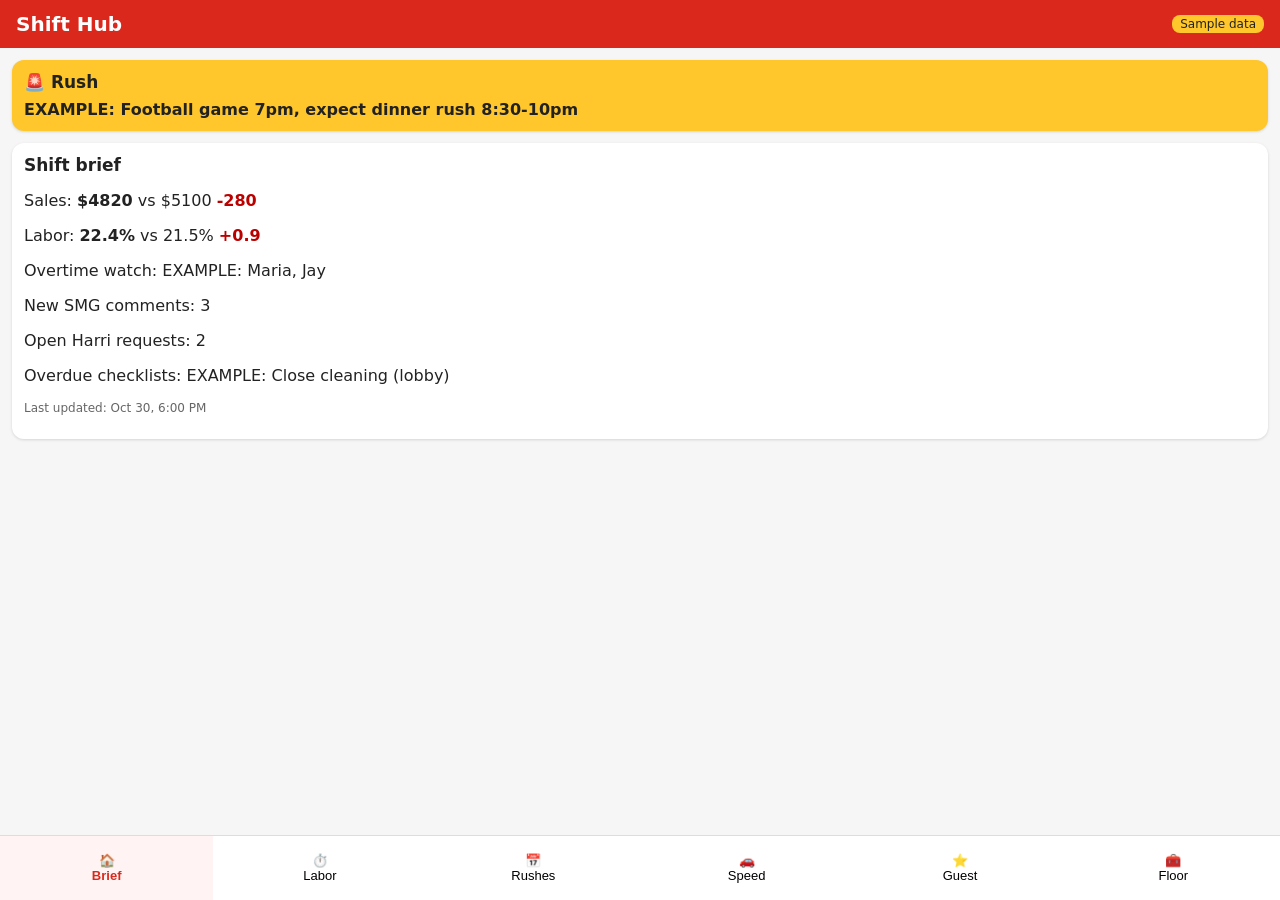
==== index.html @ d24d9e34 "Shift Hub first build" ====
<!doctype html><html lang="en"><head><meta charset="utf-8">
<meta name="viewport" content="width=device-width,initial-scale=1,viewport-fit=cover">
<meta name="robots" content="noindex,nofollow"><meta name="theme-color" content="#da291c">
<title>Shift Hub</title><link rel="manifest" href="manifest.json"><link rel="stylesheet" href="styles.css"></head>
<body><header><h1>Shift Hub</h1><span id="src"></span></header>
<main id="app"></main>
<nav id="tabs">
<button data-s="home">🏠<br>Brief</button><button data-s="labor">⏱️<br>Labor</button>
<button data-s="rushes">📅<br>Rushes</button><button data-s="speed">🚗<br>Speed</button>
<button data-s="guest">⭐<br>Guest</button><button data-s="floor">🧰<br>Floor</button></nav>
<script src="config.js"></script><script src="js/data.js"></script><script src="js/floor.js"></script><script src="js/app.js"></script>
</body></html>
---- styles.css ----
*{box-sizing:border-box}body{margin:0;font:16px system-ui,sans-serif;background:#f6f6f6;color:#222;padding-bottom:84px}
header{background:#da291c;color:#fff;padding:12px 16px;display:flex;justify-content:space-between;align-items:center}
header h1{margin:0;font-size:20px}#src{font-size:12px;background:#ffc72c;color:#222;padding:2px 8px;border-radius:8px}
main{padding:12px}.card{background:#fff;border-radius:12px;padding:12px;margin-bottom:12px;box-shadow:0 1px 3px #0002}
.card h2{margin:0 0 8px;font-size:17px}.upd{font-size:12px;color:#666}.banner{background:#ffc72c;font-weight:600}
.bad{color:#b00;font-weight:700}.good{color:#080;font-weight:700}table{width:100%;border-collapse:collapse;font-size:14px}
td,th{padding:6px 4px;border-bottom:1px solid #eee;text-align:left}tr.slow{background:#ffe3e0}
nav{position:fixed;bottom:0;left:0;right:0;display:flex;background:#fff;border-top:1px solid #ddd;padding-bottom:env(safe-area-inset-bottom)}
nav button{flex:1;min-height:64px;border:0;background:none;font-size:13px}nav button.on{color:#da291c;font-weight:700;background:#fff4f3}
button.big,input,select,textarea{min-height:48px;font-size:16px;border-radius:10px;border:1px solid #ccc;padding:8px;width:100%;margin:4px 0}
button.big{background:#da291c;color:#fff;border:0}.row{display:flex;gap:8px}.row>*{flex:1}
li{margin:6px 0}label.chk{display:flex;align-items:center;gap:10px;min-height:44px}label.chk input{width:28px;min-height:28px}
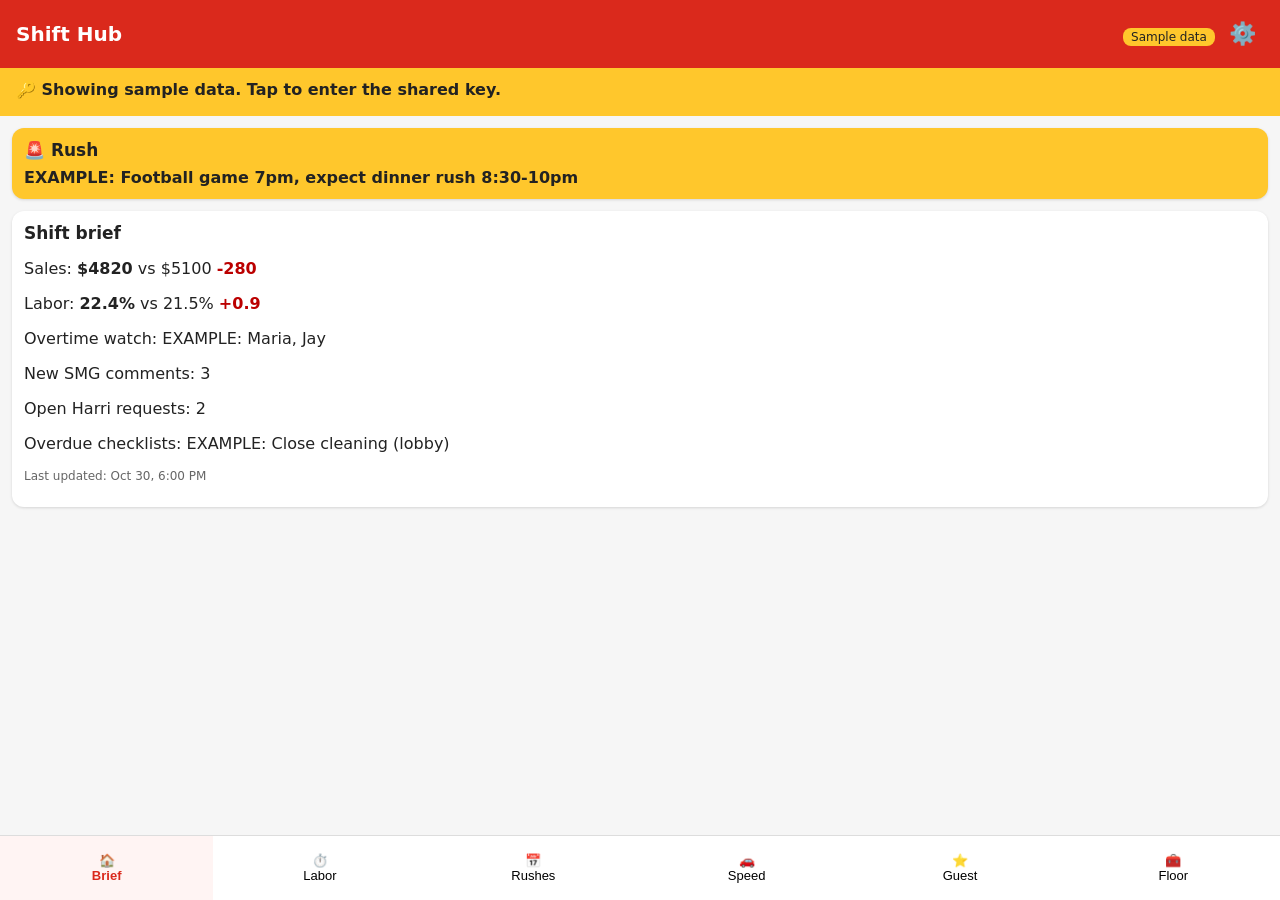
==== commit ac8f7013: "Read data from Apps Script with on-phone key; Pages workflow" ====
--- a/index.html
+++ b/index.html
@@ -2,7 +2,8 @@
 <meta name="viewport" content="width=device-width,initial-scale=1,viewport-fit=cover">
 <meta name="robots" content="noindex,nofollow"><meta name="theme-color" content="#da291c">
 <title>Shift Hub</title><link rel="manifest" href="manifest.json"><link rel="stylesheet" href="styles.css"></head>
-<body><header><h1>Shift Hub</h1><span id="src"></span></header>
+<body><header><h1>Shift Hub</h1><span><span id="src"></span> <button id="gear" aria-label="Settings">⚙️</button></span></header>
+<div id="keybanner" hidden>🔑 Showing sample data. Tap to enter the shared key.</div>
 <main id="app"></main>
 <nav id="tabs">
 <button data-s="home">🏠<br>Brief</button><button data-s="labor">⏱️<br>Labor</button>
--- a/styles.css
+++ b/styles.css
@@ -10,3 +10,4 @@
 button.big,input,select,textarea{min-height:48px;font-size:16px;border-radius:10px;border:1px solid #ccc;padding:8px;width:100%;margin:4px 0}
 button.big{background:#da291c;color:#fff;border:0}.row{display:flex;gap:8px}.row>*{flex:1}
 li{margin:6px 0}label.chk{display:flex;align-items:center;gap:10px;min-height:44px}label.chk input{width:28px;min-height:28px}
+#gear{min-width:44px;min-height:44px;font-size:22px;background:none;border:0}#keybanner{background:#ffc72c;padding:12px 16px;font-weight:600;min-height:48px}
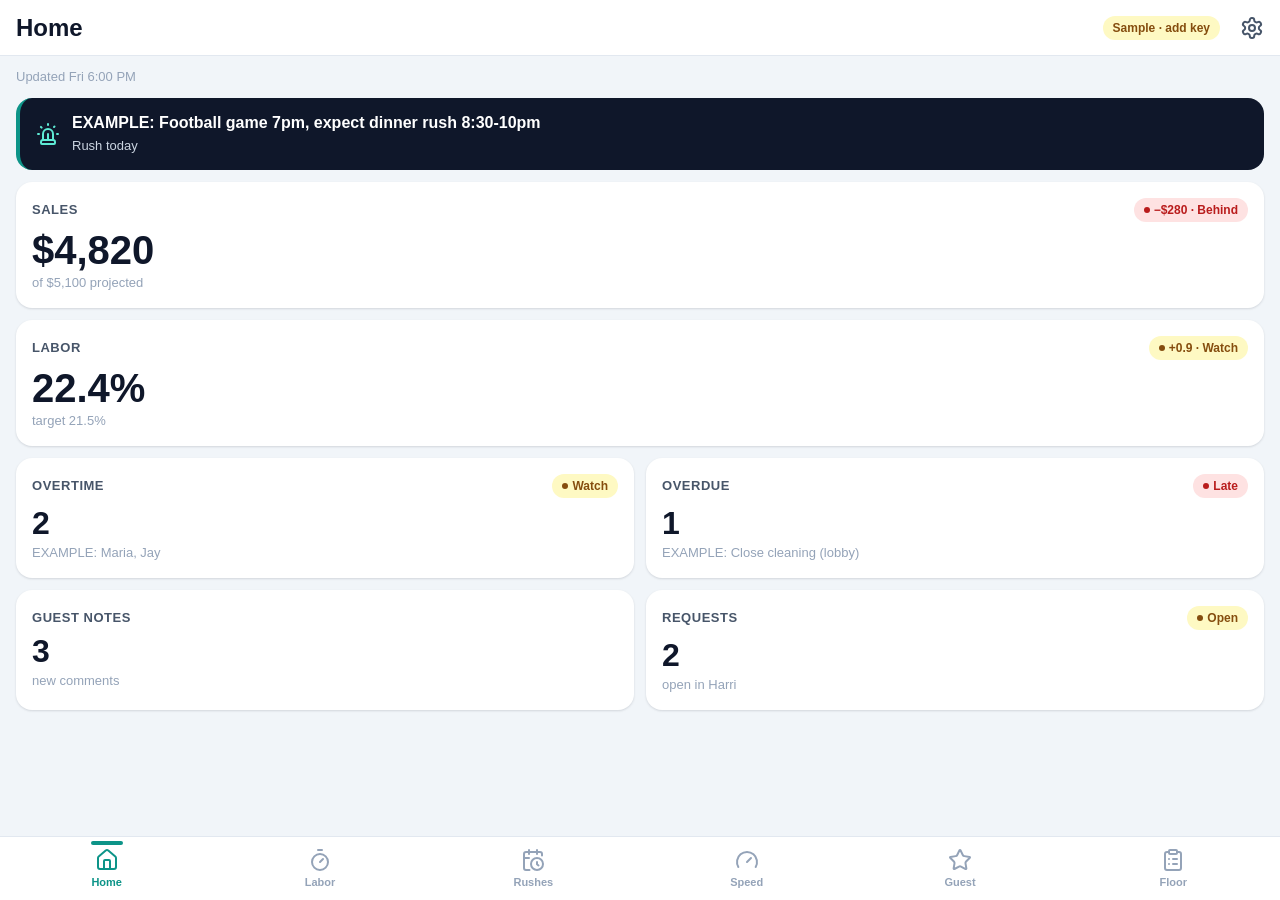
==== commit 1c31bdd4: "Redesign: slate+teal theme, bottom tabs with Lucide icons, status chips, list rows, Floor sub-tabs, " ====
--- a/index.html
+++ b/index.html
@@ -1,13 +1,18 @@
 <!doctype html><html lang="en"><head><meta charset="utf-8">
 <meta name="viewport" content="width=device-width,initial-scale=1,viewport-fit=cover">
-<meta name="robots" content="noindex,nofollow"><meta name="theme-color" content="#da291c">
-<title>Shift Hub</title><link rel="manifest" href="manifest.json"><link rel="stylesheet" href="styles.css"></head>
-<body><header><h1>Shift Hub</h1><span><span id="src"></span> <button id="gear" aria-label="Settings">⚙️</button></span></header>
-<div id="keybanner" hidden>🔑 Showing sample data. Tap to enter the shared key.</div>
+<meta name="robots" content="noindex,nofollow"><meta name="theme-color" content="#0F172A">
+<meta name="apple-mobile-web-app-capable" content="yes"><meta name="mobile-web-app-capable" content="yes">
+<meta name="apple-mobile-web-app-title" content="Shift Hub"><meta name="apple-mobile-web-app-status-bar-style" content="default">
+<title>Shift Hub</title><link rel="manifest" href="manifest.json">
+<link rel="icon" href="icon.svg" type="image/svg+xml"><link rel="apple-touch-icon" href="icons/apple-touch-icon.png">
+<link rel="stylesheet" href="styles.css"></head>
+<body>
+<header class="hd"><h1 id="title">Home</h1><div class="hd-r"><button id="src" class="pill" type="button" data-label="Sample"></button><button id="gear" class="icon-btn" type="button" aria-label="Settings"></button></div></header>
+<p id="upd" class="upd"></p>
 <main id="app"></main>
-<nav id="tabs">
-<button data-s="home">🏠<br>Brief</button><button data-s="labor">⏱️<br>Labor</button>
-<button data-s="rushes">📅<br>Rushes</button><button data-s="speed">🚗<br>Speed</button>
-<button data-s="guest">⭐<br>Guest</button><button data-s="floor">🧰<br>Floor</button></nav>
-<script src="config.js"></script><script src="js/data.js"></script><script src="js/floor.js"></script><script src="js/app.js"></script>
+<nav id="tabs" aria-label="Screens">
+<button data-s="home" type="button"><i data-i="house"></i>Home</button><button data-s="labor" type="button"><i data-i="timer"></i>Labor</button>
+<button data-s="rushes" type="button"><i data-i="calendar-clock"></i>Rushes</button><button data-s="speed" type="button"><i data-i="gauge"></i>Speed</button>
+<button data-s="guest" type="button"><i data-i="star"></i>Guest</button><button data-s="floor" type="button"><i data-i="clipboard-list"></i>Floor</button></nav>
+<script src="config.js"></script><script src="js/icons.js"></script><script src="js/data.js"></script><script src="js/floor.js"></script><script src="js/app.js"></script>
 </body></html>
--- a/styles.css
+++ b/styles.css
@@ -1,13 +1,95 @@
-*{box-sizing:border-box}body{margin:0;font:16px system-ui,sans-serif;background:#f6f6f6;color:#222;padding-bottom:84px}
-header{background:#da291c;color:#fff;padding:12px 16px;display:flex;justify-content:space-between;align-items:center}
-header h1{margin:0;font-size:20px}#src{font-size:12px;background:#ffc72c;color:#222;padding:2px 8px;border-radius:8px}
-main{padding:12px}.card{background:#fff;border-radius:12px;padding:12px;margin-bottom:12px;box-shadow:0 1px 3px #0002}
-.card h2{margin:0 0 8px;font-size:17px}.upd{font-size:12px;color:#666}.banner{background:#ffc72c;font-weight:600}
-.bad{color:#b00;font-weight:700}.good{color:#080;font-weight:700}table{width:100%;border-collapse:collapse;font-size:14px}
-td,th{padding:6px 4px;border-bottom:1px solid #eee;text-align:left}tr.slow{background:#ffe3e0}
-nav{position:fixed;bottom:0;left:0;right:0;display:flex;background:#fff;border-top:1px solid #ddd;padding-bottom:env(safe-area-inset-bottom)}
-nav button{flex:1;min-height:64px;border:0;background:none;font-size:13px}nav button.on{color:#da291c;font-weight:700;background:#fff4f3}
-button.big,input,select,textarea{min-height:48px;font-size:16px;border-radius:10px;border:1px solid #ccc;padding:8px;width:100%;margin:4px 0}
-button.big{background:#da291c;color:#fff;border:0}.row{display:flex;gap:8px}.row>*{flex:1}
-li{margin:6px 0}label.chk{display:flex;align-items:center;gap:10px;min-height:44px}label.chk input{width:28px;min-height:28px}
-#gear{min-width:44px;min-height:44px;font-size:22px;background:none;border:0}#keybanner{background:#ffc72c;padding:12px 16px;font-weight:600;min-height:48px}
+:root{
+  --bg:#F1F5F9; --surface:#FFFFFF; --ink:#0F172A; --ink-2:#475569; --ink-3:#94A3B8;
+  --line:#E2E8F0; --brand:#0F172A; --accent:#0D9488; --accent-soft:#CCFBF1;
+  --good:#16A34A; --good-bg:#DCFCE7; --warn:#CA8A04; --warn-bg:#FEF9C3; --bad:#DC2626; --bad-bg:#FEE2E2;
+  --r-card:16px; --r-chip:999px; --r-btn:12px;
+  --s1:4px; --s2:8px; --s3:12px; --s4:16px; --s5:24px; --s6:32px;
+  --shadow:0 1px 2px rgba(15,23,42,.06),0 1px 3px rgba(15,23,42,.08);
+  --font:-apple-system,BlinkMacSystemFont,"Inter","Segoe UI",Roboto,sans-serif;
+  --tap:48px; --tabbar:64px;
+}
+*{box-sizing:border-box}
+html{-webkit-text-size-adjust:100%}
+body{margin:0;font:400 16px/22px var(--font);background:var(--bg);color:var(--ink);font-variant-numeric:tabular-nums;
+  padding-bottom:calc(var(--tabbar) + env(safe-area-inset-bottom) + var(--s4));-webkit-tap-highlight-color:transparent}
+button{font:inherit;color:inherit;cursor:pointer}
+.ic{width:24px;height:24px;flex:none}
+/* header */
+.hd{position:sticky;top:0;z-index:5;height:calc(56px + env(safe-area-inset-top));padding:env(safe-area-inset-top) 4px 0 16px;background:var(--surface);border-bottom:1px solid var(--line);display:flex;align-items:center;justify-content:space-between}
+.hd h1{margin:0;font:700 24px/30px var(--font)}
+.hd-r{display:flex;align-items:center;gap:4px}
+.pill{min-height:var(--tap);display:inline-flex;align-items:center;border:0;background:none;padding:0 4px}
+.pill::before{content:attr(data-label);font:700 12px/16px var(--font);padding:4px 10px;border-radius:var(--r-chip);background:var(--warn-bg);color:#854D0E}
+.pill.live::before{background:var(--good-bg);color:#15803D}
+.icon-btn{width:var(--tap);height:var(--tap);border:0;background:none;color:var(--ink-2);display:grid;place-items:center;border-radius:var(--r-btn)}
+.upd{margin:0;padding:12px 16px 0;font:500 13px/18px var(--font);color:var(--ink-3)}
+.upd:empty{display:none}
+main{padding:12px 16px 0;display:flex;flex-direction:column;gap:12px}
+/* cards */
+.card{background:var(--surface);border-radius:var(--r-card);padding:16px;box-shadow:var(--shadow)}
+a.card,button.card{display:block;width:100%;text-align:left;border:0;color:inherit;text-decoration:none}
+.lbl{display:flex;justify-content:space-between;align-items:center;gap:8px;font:600 13px/16px var(--font);letter-spacing:.04em;text-transform:uppercase;color:var(--ink-2)}
+.hero{font:700 40px/44px var(--font);margin-top:6px}
+.hero.sm{font-size:32px;line-height:38px}
+.meta{font:500 13px/18px var(--font);color:var(--ink-3);margin-top:2px;overflow:hidden;text-overflow:ellipsis;display:-webkit-box;-webkit-line-clamp:2;-webkit-box-orient:vertical}
+.grid{display:grid;grid-template-columns:1fr 1fr;gap:12px}
+.sec{margin:8px 0 -4px;font:600 13px/16px var(--font);letter-spacing:.04em;text-transform:uppercase;color:var(--ink-2)}
+/* chips */
+.chip{display:inline-flex;align-items:center;gap:4px;padding:4px 10px;border-radius:var(--r-chip);font:700 12px/16px var(--font);text-transform:none;letter-spacing:0;white-space:nowrap;flex:none}
+.chip::before{content:"";width:6px;height:6px;border-radius:50%;background:currentColor}
+.chip.good{background:var(--good-bg);color:#15803D}.chip.warn{background:var(--warn-bg);color:#854D0E}.chip.bad{background:var(--bad-bg);color:#B91C1C}
+.chip.neutral{background:var(--bg);color:var(--ink-2)}.chip.neutral::before{display:none}
+/* alert */
+.alert{background:var(--ink);color:#fff;border-radius:var(--r-card);padding:14px 16px;border-left:4px solid var(--accent);display:flex;gap:12px;align-items:center}
+.alert .ic{color:#5EEAD4}.alert b{display:block;font-size:16px;line-height:22px}.alert span{font-size:13px;line-height:18px;color:#CBD5E1}
+.tip{background:var(--accent-soft);color:#134E4A;border-radius:var(--r-card);padding:14px 16px;display:flex;gap:12px;align-items:center;font:500 15px/20px var(--font)}
+.tip .ic{color:var(--accent)}
+/* list rows */
+.list{background:var(--surface);border-radius:var(--r-card);box-shadow:var(--shadow);padding:0 16px}
+.list details+details,.list .row+.row{border-top:1px solid var(--line)}
+.list summary{list-style:none}.list summary::-webkit-details-marker{display:none}
+.row{display:flex;align-items:center;gap:12px;min-height:56px;padding:8px 0}
+summary.row{cursor:pointer}
+.row .t{width:56px;flex:none;font:600 16px/22px var(--font)}
+.row .v{flex:1;min-width:0;font:700 20px/24px var(--font)}
+.row .v small{display:block;font:500 13px/18px var(--font);color:var(--ink-3);white-space:nowrap;overflow:hidden;text-overflow:ellipsis}
+.row .v.txt{font:600 16px/22px var(--font)}
+.det{padding:0 0 12px 68px;font:400 15px/21px var(--font);color:var(--ink-2)}
+.det div+div{margin-top:4px}.det b{color:var(--ink);font-weight:600}
+.bar{display:flex;height:12px;border-radius:6px;overflow:hidden;margin:8px 0 6px;gap:2px}
+.bar i{display:block}
+.empty{text-align:center;color:var(--ink-3);padding:24px 0;margin:0}
+.src-link{display:inline-flex;align-items:center;gap:4px;min-height:var(--tap);color:var(--accent);font:600 14px var(--font);text-decoration:none}
+.src-link .ic{width:18px;height:18px}
+details.more summary{min-height:var(--tap);display:flex;align-items:center;justify-content:space-between;font:600 16px var(--font);cursor:pointer;list-style:none}
+details.more summary::-webkit-details-marker{display:none}
+details[open]>summary .ic.cv{transform:rotate(180deg)}
+.cv{color:var(--ink-3);width:20px;height:20px}
+/* buttons + inputs */
+.btn{min-height:var(--tap);border-radius:var(--r-btn);font:600 16px/22px var(--font);padding:0 16px;border:1px solid var(--line);background:var(--surface);color:var(--ink);display:inline-flex;align-items:center;justify-content:center;gap:6px}
+.btn.primary{background:var(--accent);border-color:var(--accent);color:#fff}
+.btn.danger{color:var(--bad)}.btn.block{width:100%}
+.btn.sq{width:var(--tap);padding:0;flex:none}
+input,textarea{min-height:var(--tap);font:400 16px/22px var(--font);border-radius:var(--r-btn);border:1px solid var(--line);padding:12px;width:100%;background:var(--surface);color:var(--ink)}
+input:focus,textarea:focus,button:focus-visible,summary:focus-visible{outline:2px solid var(--accent);outline-offset:1px}
+.stack{display:flex;flex-direction:column;gap:12px}
+/* floor */
+.seg{display:flex;background:#E2E8F0;border-radius:var(--r-btn);padding:4px;gap:2px;overflow-x:auto}
+.seg button{flex:1;min-height:44px;min-width:0;border:0;background:none;border-radius:9px;font:600 13px/16px var(--font);color:var(--ink-2);padding:0 6px;white-space:nowrap}
+.seg{min-height:var(--tap)}
+.seg button.on{background:var(--surface);color:var(--ink);box-shadow:var(--shadow)}
+.chk{display:flex;align-items:center;gap:12px;min-height:56px;cursor:pointer}
+.chk input{position:absolute;opacity:0;width:1px;height:1px}
+.chk .box{width:24px;height:24px;border-radius:6px;border:2px solid var(--ink-3);display:grid;place-items:center;flex:none;color:#fff}
+.chk .box .ic{width:16px;height:16px;stroke-width:3;opacity:0}
+.chk input:checked+.box{background:var(--accent);border-color:var(--accent)}.chk input:checked+.box .ic{opacity:1}
+.chk input:checked~span{color:var(--ink-3);text-decoration:line-through}
+.chk input:focus-visible+.box{outline:2px solid var(--accent);outline-offset:2px}
+.addbar{position:sticky;bottom:calc(var(--tabbar) + env(safe-area-inset-bottom) + 8px);display:flex;gap:8px;background:var(--surface);padding:8px;border-radius:var(--r-card);box-shadow:0 4px 16px rgba(15,23,42,.12)}
+.addbar input,.addbar textarea{flex:1;min-width:0}
+.note-ts{font:500 13px/18px var(--font);color:var(--ink-3)}
+/* tabs */
+#tabs{position:fixed;bottom:0;left:0;right:0;z-index:5;display:flex;background:var(--surface);border-top:1px solid var(--line);height:calc(var(--tabbar) + env(safe-area-inset-bottom));padding-bottom:env(safe-area-inset-bottom)}
+#tabs button{flex:1;min-width:var(--tap);border:0;background:none;display:flex;flex-direction:column;align-items:center;justify-content:center;gap:3px;font:600 11px/14px var(--font);color:var(--ink-3);position:relative}
+#tabs button.on{color:var(--accent)}
+#tabs button.on::before{content:"";position:absolute;top:4px;width:32px;height:4px;border-radius:2px;background:var(--accent)}
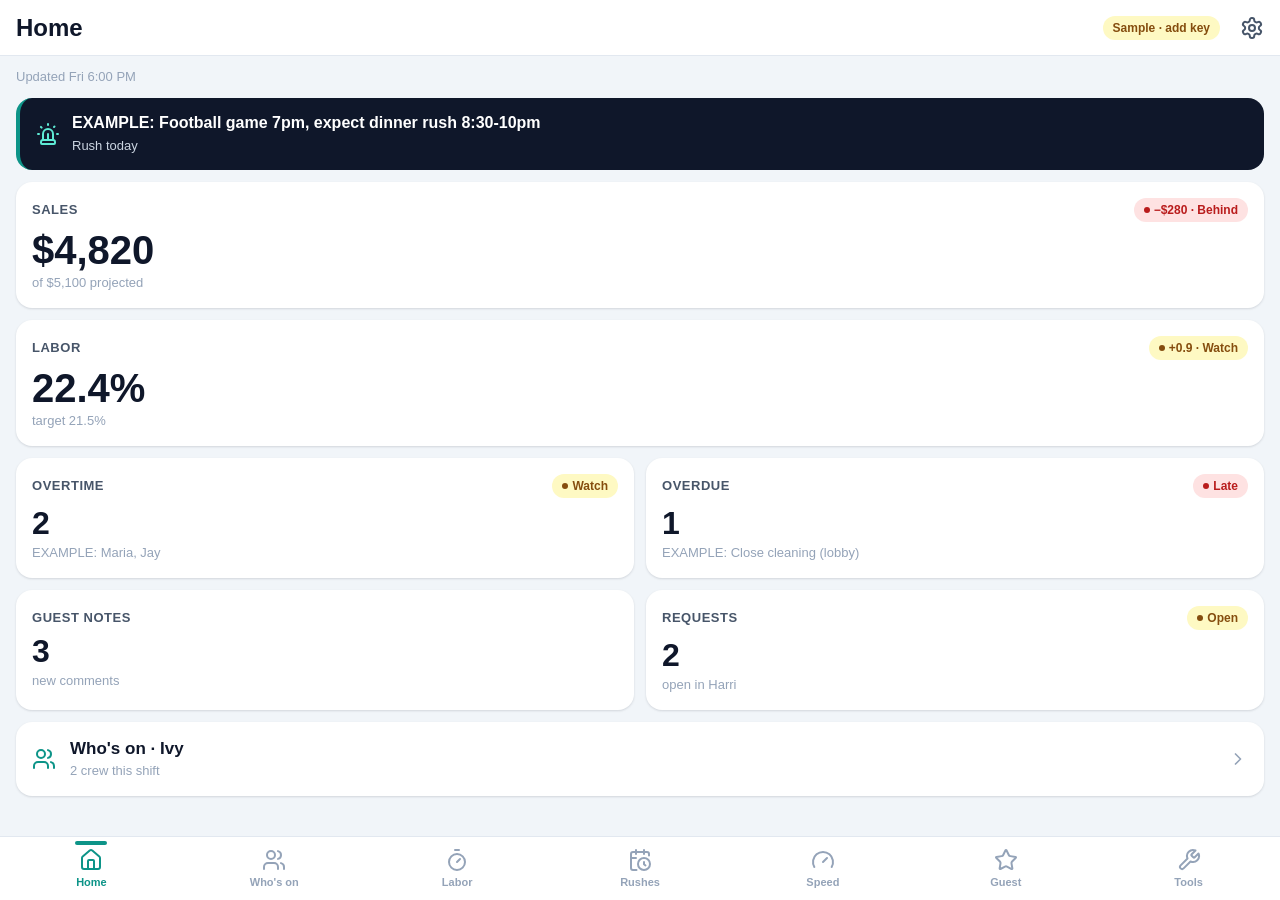
==== commit 0ee62ef3: "Add Who's on (Roster) screen and Tools tab: Inventory, Waste log, Equipment, Crew notes; Code.gs Ros" ====
--- a/index.html
+++ b/index.html
@@ -11,8 +11,8 @@
 <p id="upd" class="upd"></p>
 <main id="app"></main>
 <nav id="tabs" aria-label="Screens">
-<button data-s="home" type="button"><i data-i="house"></i>Home</button><button data-s="labor" type="button"><i data-i="timer"></i>Labor</button>
+<button data-s="home" type="button"><i data-i="house"></i>Home</button><button data-s="whoson" type="button"><i data-i="users"></i>Who's on</button><button data-s="labor" type="button"><i data-i="timer"></i>Labor</button>
 <button data-s="rushes" type="button"><i data-i="calendar-clock"></i>Rushes</button><button data-s="speed" type="button"><i data-i="gauge"></i>Speed</button>
-<button data-s="guest" type="button"><i data-i="star"></i>Guest</button><button data-s="floor" type="button"><i data-i="clipboard-list"></i>Floor</button></nav>
+<button data-s="guest" type="button"><i data-i="star"></i>Guest</button><button data-s="tools" type="button"><i data-i="wrench"></i>Tools</button></nav>
 <script src="config.js"></script><script src="js/icons.js"></script><script src="js/data.js"></script><script src="js/floor.js"></script><script src="js/app.js"></script>
 </body></html>
--- a/styles.css
+++ b/styles.css
@@ -90,6 +90,13 @@
 .note-ts{font:500 13px/18px var(--font);color:var(--ink-3)}
 /* tabs */
 #tabs{position:fixed;bottom:0;left:0;right:0;z-index:5;display:flex;background:var(--surface);border-top:1px solid var(--line);height:calc(var(--tabbar) + env(safe-area-inset-bottom));padding-bottom:env(safe-area-inset-bottom)}
-#tabs button{flex:1;min-width:var(--tap);border:0;background:none;display:flex;flex-direction:column;align-items:center;justify-content:center;gap:3px;font:600 11px/14px var(--font);color:var(--ink-3);position:relative}
+#tabs button{flex:1;min-width:var(--tap);white-space:nowrap;border:0;background:none;display:flex;flex-direction:column;align-items:center;justify-content:center;gap:3px;font:600 11px/14px var(--font);color:var(--ink-3);position:relative}
 #tabs button.on{color:var(--accent)}
 #tabs button.on::before{content:"";position:absolute;top:4px;width:32px;height:4px;border-radius:2px;background:var(--accent)}
+.card.now{box-shadow:0 0 0 2px var(--accent),var(--shadow)}
+.mgr{display:flex;align-items:baseline;justify-content:space-between;gap:8px;font-size:20px;line-height:28px;margin:8px 0 4px;padding-bottom:8px;border-bottom:1px solid var(--line)}
+.tm{font:600 15px/20px var(--font);color:var(--ink-2);white-space:nowrap}
+.card .row+.row{border-top:1px solid var(--line)}
+.card.tool{display:flex;align-items:center;gap:14px;min-height:72px}.card.tool>.ic:first-child{color:var(--accent)}.card.tool>span{flex:1;min-width:0}.card.tool b{display:block;font-size:17px}
+.quick{display:flex;flex-wrap:wrap;gap:8px}.quick .btn{flex:1 1 30%;padding:0 8px}
+.seg[data-group] button{min-height:44px;white-space:normal;line-height:15px}
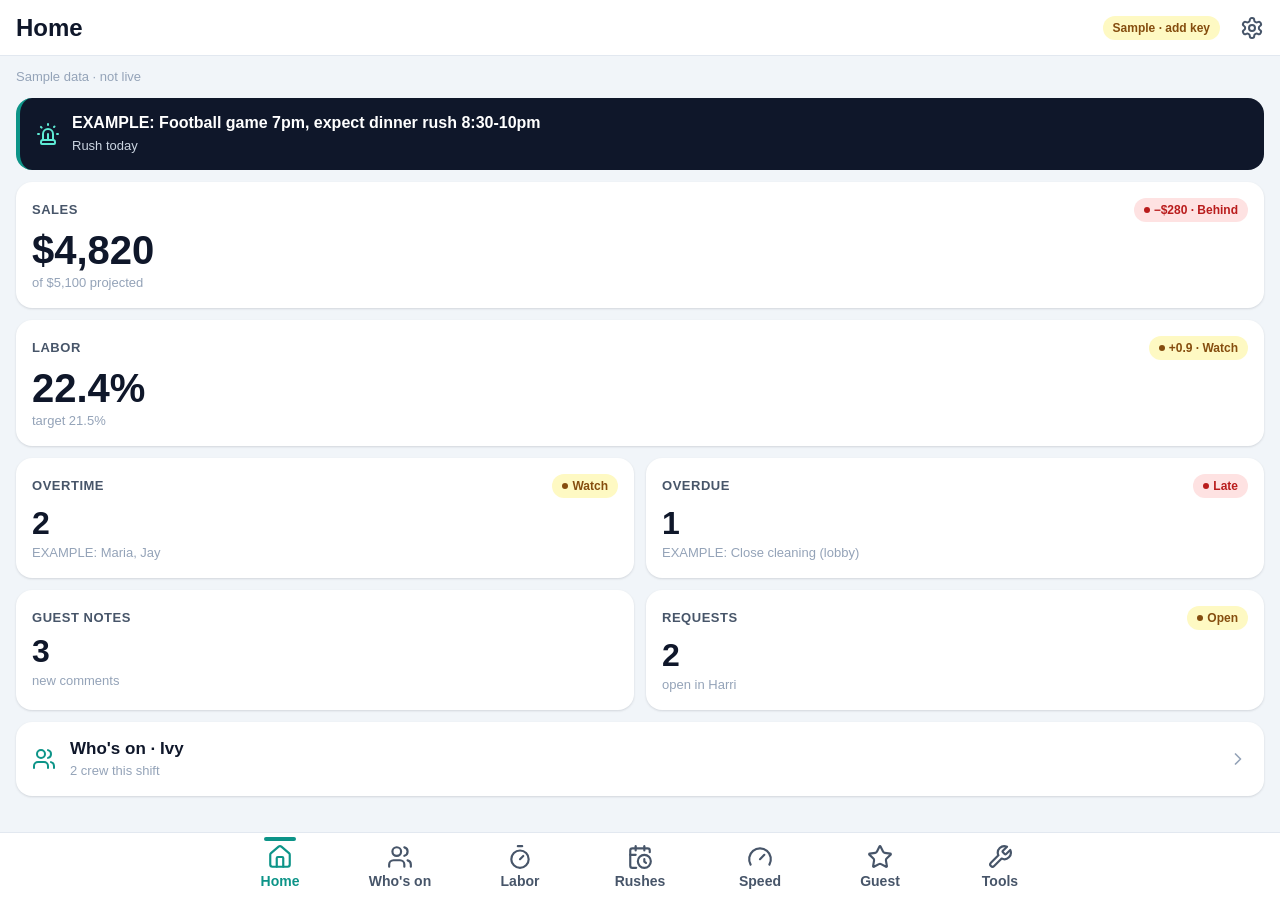
==== commit 87e15711: "v40: Who can cover? shift-finder (Crew/Skills/DaysOff/WeekHours/Availability/SchoolCal, FL FS 450.08" ====
--- a/index.html
+++ b/index.html
@@ -14,5 +14,5 @@
 <button data-s="home" type="button"><i data-i="house"></i>Home</button><button data-s="whoson" type="button"><i data-i="users"></i>Who's on</button><button data-s="labor" type="button"><i data-i="timer"></i>Labor</button>
 <button data-s="rushes" type="button"><i data-i="calendar-clock"></i>Rushes</button><button data-s="speed" type="button"><i data-i="gauge"></i>Speed</button>
 <button data-s="guest" type="button"><i data-i="star"></i>Guest</button><button data-s="tools" type="button"><i data-i="wrench"></i>Tools</button></nav>
-<script src="config.js"></script><script src="js/icons.js"></script><script src="js/data.js"></script><script src="js/floor.js"></script><script src="js/app.js"></script>
+<script src="config.js"></script><script src="js/icons.js"></script><script src="js/data.js"></script><script src="js/floor.js"></script><script src="js/cover.js"></script><script src="js/app.js"></script>
 </body></html>
--- a/styles.css
+++ b/styles.css
@@ -100,3 +100,21 @@
 .card.tool{display:flex;align-items:center;gap:14px;min-height:72px}.card.tool>.ic:first-child{color:var(--accent)}.card.tool>span{flex:1;min-width:0}.card.tool b{display:block;font-size:17px}
 .quick{display:flex;flex-wrap:wrap;gap:8px}.quick .btn{flex:1 1 30%;padding:0 8px}
 .seg[data-group] button{min-height:44px;white-space:normal;line-height:15px}
+.upd:empty{display:none}
+button.alert{width:100%;text-align:left;font:inherit;border:0;border-left:4px solid var(--bad);cursor:pointer;min-height:var(--tap)}
+.pill.bad::before{background:var(--bad-bg);color:#B91C1C}
+.err{margin:0;padding:10px 12px;border-radius:12px;background:var(--bad-bg);color:#B91C1C;font-size:14px;line-height:20px}
+.sheet-bg{position:fixed;inset:0;background:rgba(15,23,42,.45);z-index:50;display:flex;align-items:flex-end}
+.sheet{background:var(--surface,#fff);width:100%;max-height:85vh;overflow:auto;border-radius:20px 20px 0 0;padding:20px 16px calc(20px + env(safe-area-inset-bottom));display:flex;flex-direction:column;gap:12px}
+/* v12 */
+.upd.stale{color:#B45309;font-weight:600}
+.ok{margin:0;display:flex;align-items:center;gap:6px;font:600 14px/20px var(--font);color:#15803D}
+.ok svg{width:18px;height:18px}
+.ver{text-align:center;font:600 14px/20px var(--font);color:var(--ink-2);padding:8px 0}
+#tabs button{font-size:12.5px;line-height:16px}
+#tabs button svg{width:26px;height:26px}
+:root{--tabbar:68px}
+/* v13 nav: min 12px labels, higher contrast */
+#tabs button{font:600 13px/16px var(--font);color:var(--ink-2)}
+#tabs button.on{color:var(--accent)}
+@media (min-width:700px){#tabs{justify-content:center}#tabs button{flex:0 1 120px;font-size:14px}}
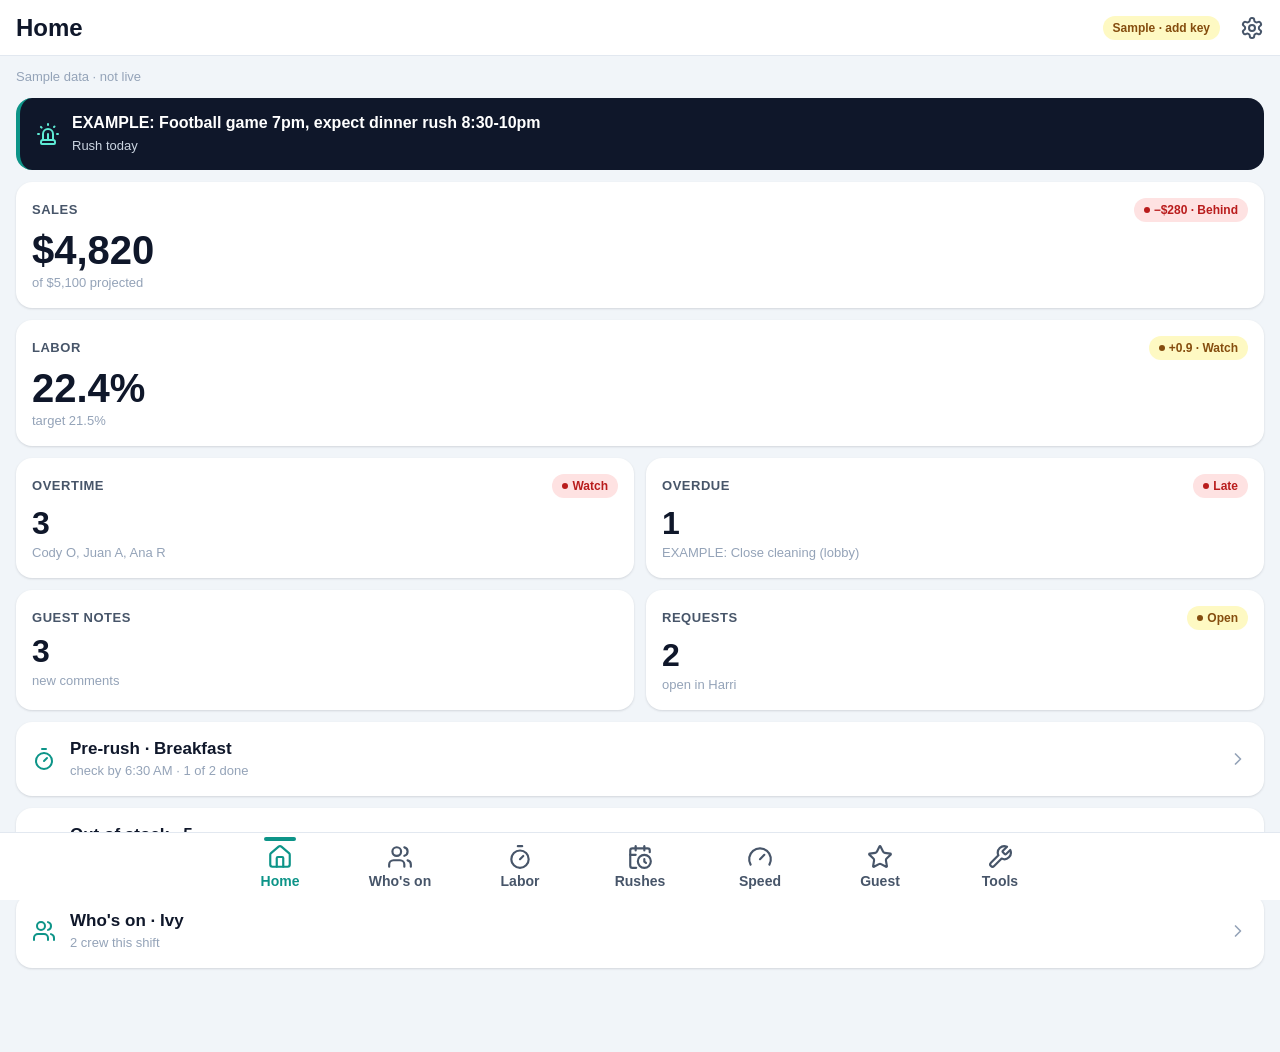
==== commit 7d25f816: "v42: show today's Speed times and correct pre-rush AM/PM A next-day PREP row with only last-week OEP" ====
--- a/index.html
+++ b/index.html
@@ -14,5 +14,5 @@
 <button data-s="home" type="button"><i data-i="house"></i>Home</button><button data-s="whoson" type="button"><i data-i="users"></i>Who's on</button><button data-s="labor" type="button"><i data-i="timer"></i>Labor</button>
 <button data-s="rushes" type="button"><i data-i="calendar-clock"></i>Rushes</button><button data-s="speed" type="button"><i data-i="gauge"></i>Speed</button>
 <button data-s="guest" type="button"><i data-i="star"></i>Guest</button><button data-s="tools" type="button"><i data-i="wrench"></i>Tools</button></nav>
-<script src="config.js"></script><script src="js/icons.js"></script><script src="js/data.js"></script><script src="js/floor.js"></script><script src="js/cover.js"></script><script src="js/app.js"></script>
+<script src="config.js"></script><script src="js/icons.js"></script><script src="js/data.js"></script><script src="js/floor.js"></script><script src="js/cover.js"></script><script src="js/present.js"></script><script src="js/app.js"></script>
 </body></html>
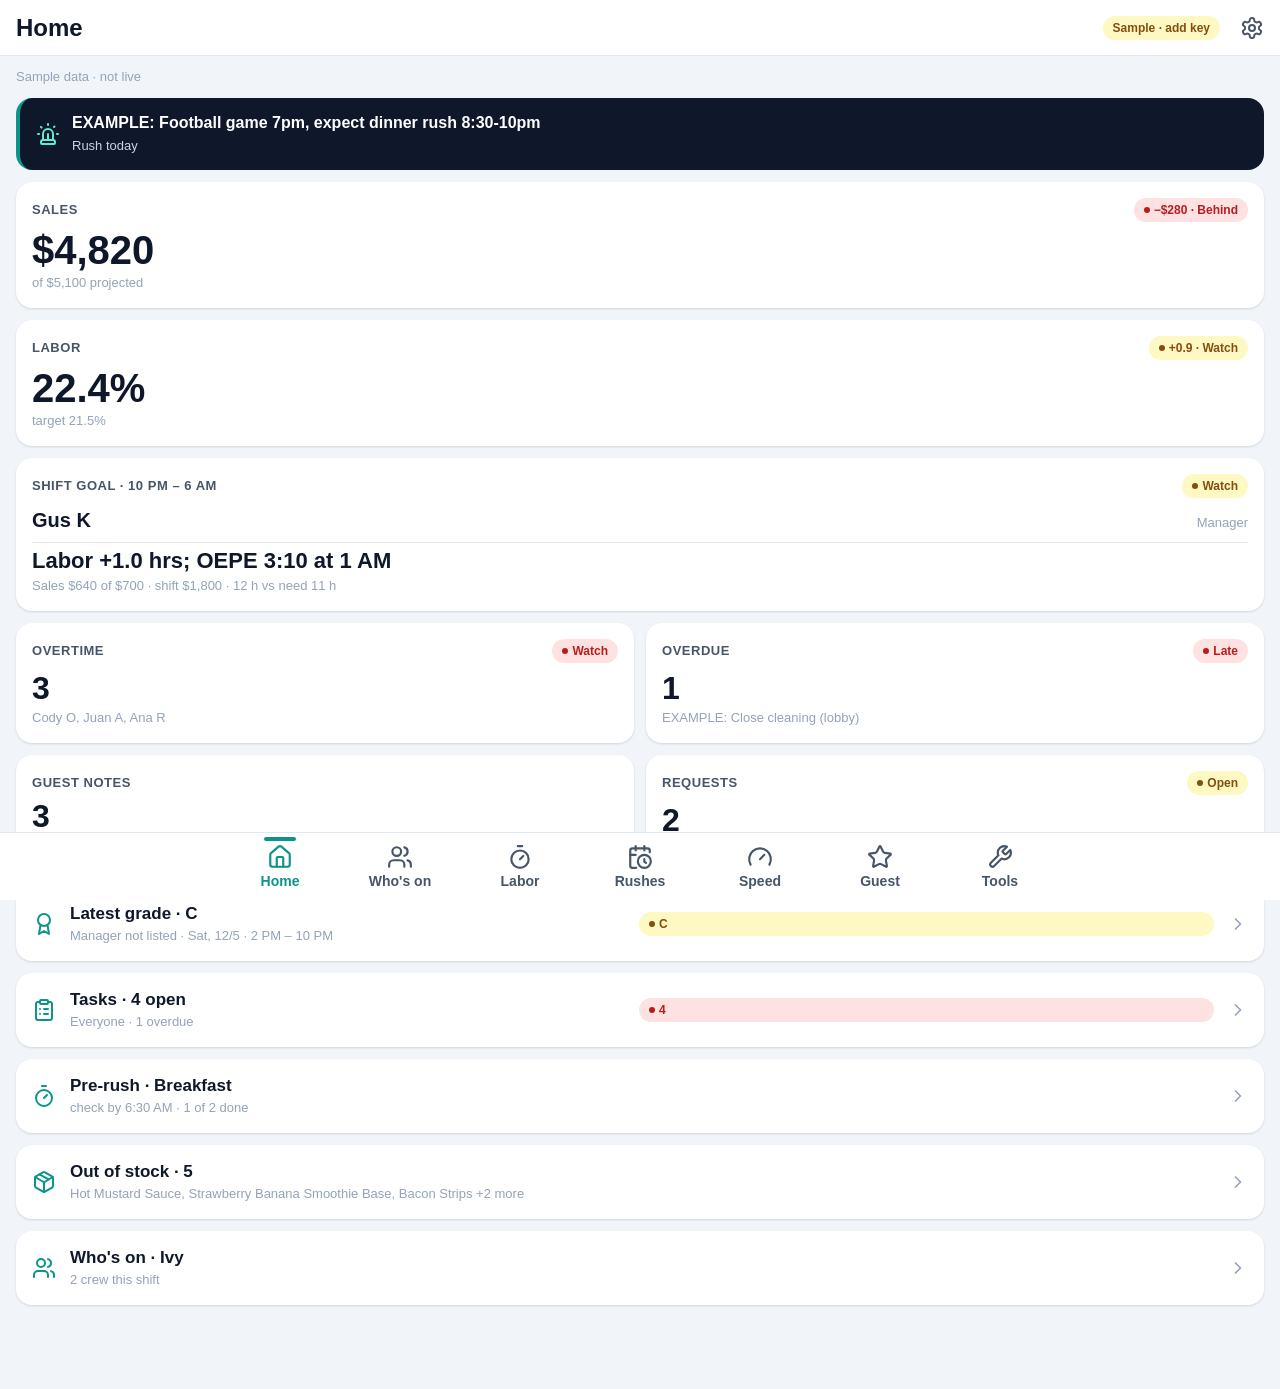
==== commit df1514b8: "v43: Shift Goal card, Shift Grades, and Tasks. Code.gs v29 serves ShiftGoals, ShiftGrades, and Tasks" ====
--- a/index.html
+++ b/index.html
@@ -14,5 +14,5 @@
 <button data-s="home" type="button"><i data-i="house"></i>Home</button><button data-s="whoson" type="button"><i data-i="users"></i>Who's on</button><button data-s="labor" type="button"><i data-i="timer"></i>Labor</button>
 <button data-s="rushes" type="button"><i data-i="calendar-clock"></i>Rushes</button><button data-s="speed" type="button"><i data-i="gauge"></i>Speed</button>
 <button data-s="guest" type="button"><i data-i="star"></i>Guest</button><button data-s="tools" type="button"><i data-i="wrench"></i>Tools</button></nav>
-<script src="config.js"></script><script src="js/icons.js"></script><script src="js/data.js"></script><script src="js/floor.js"></script><script src="js/cover.js"></script><script src="js/present.js"></script><script src="js/app.js"></script>
+<script src="config.js"></script><script src="js/icons.js"></script><script src="js/data.js"></script><script src="js/floor.js"></script><script src="js/cover.js"></script><script src="js/present.js"></script><script src="js/shift.js"></script><script src="js/tasks.js"></script><script src="js/app.js"></script>
 </body></html>
--- a/styles.css
+++ b/styles.css
@@ -66,7 +66,7 @@
 details[open]>summary .ic.cv{transform:rotate(180deg)}
 .cv{color:var(--ink-3);width:20px;height:20px}
 /* buttons + inputs */
-.btn{min-height:var(--tap);border-radius:var(--r-btn);font:600 16px/22px var(--font);padding:0 16px;border:1px solid var(--line);background:var(--surface);color:var(--ink);display:inline-flex;align-items:center;justify-content:center;gap:6px}
+.btn{min-height:var(--tap);border-radius:var(--r-btn);font:600 16px/22px var(--font);padding:0 16px;border:1px solid var(--line);background:var(--surface);color:var(--ink);display:inline-flex;align-items:center;justify-content:center;gap:6px;scroll-margin-bottom:calc(var(--tabbar) + 24px)}
 .btn.primary{background:var(--accent);border-color:var(--accent);color:#fff}
 .btn.danger{color:var(--bad)}.btn.block{width:100%}
 .btn.sq{width:var(--tap);padding:0;flex:none}
@@ -98,6 +98,17 @@
 .tm{font:600 15px/20px var(--font);color:var(--ink-2);white-space:nowrap}
 .card .row+.row{border-top:1px solid var(--line)}
 .card.tool{display:flex;align-items:center;gap:14px;min-height:72px}.card.tool>.ic:first-child{color:var(--accent)}.card.tool>span{flex:1;min-width:0}.card.tool b{display:block;font-size:17px}
+.track{font:700 22px/28px var(--font);margin-top:4px}
+.cmp{display:flex;align-items:center;gap:8px;padding:10px 0;border-top:1px solid var(--line);font:600 16px/22px var(--font)}
+.cmp .k{flex:1;min-width:0;font-weight:500;color:var(--ink-2)}
+.cmp .k small{display:block;font:500 12px/16px var(--font);color:var(--ink-3);font-weight:500}
+.cmp .num{text-align:right;font-variant-numeric:tabular-nums;white-space:nowrap}
+.cmp .num.good{color:#15803D}.cmp .num.warn{color:#854D0E}.cmp .num.bad{color:#B91C1C}
+.grade-letter{font:700 72px/76px var(--font);letter-spacing:-.04em;margin-top:4px}
+.grade-letter.good{color:#15803D}.grade-letter.warn{color:#A16207}.grade-letter.bad{color:#B91C1C}.grade-letter.neutral{color:var(--ink-2)}
+.quick[hidden]{display:none}
+button.row{width:100%;border:0;background:none;text-align:left;font:inherit;color:inherit;cursor:pointer}
+select{min-height:var(--tap);font:400 16px/22px var(--font);border-radius:var(--r-btn);border:1px solid var(--line);padding:12px;width:100%;background:var(--surface);color:var(--ink)}
 .quick{display:flex;flex-wrap:wrap;gap:8px}.quick .btn{flex:1 1 30%;padding:0 8px}
 .seg[data-group] button{min-height:44px;white-space:normal;line-height:15px}
 .upd:empty{display:none}
